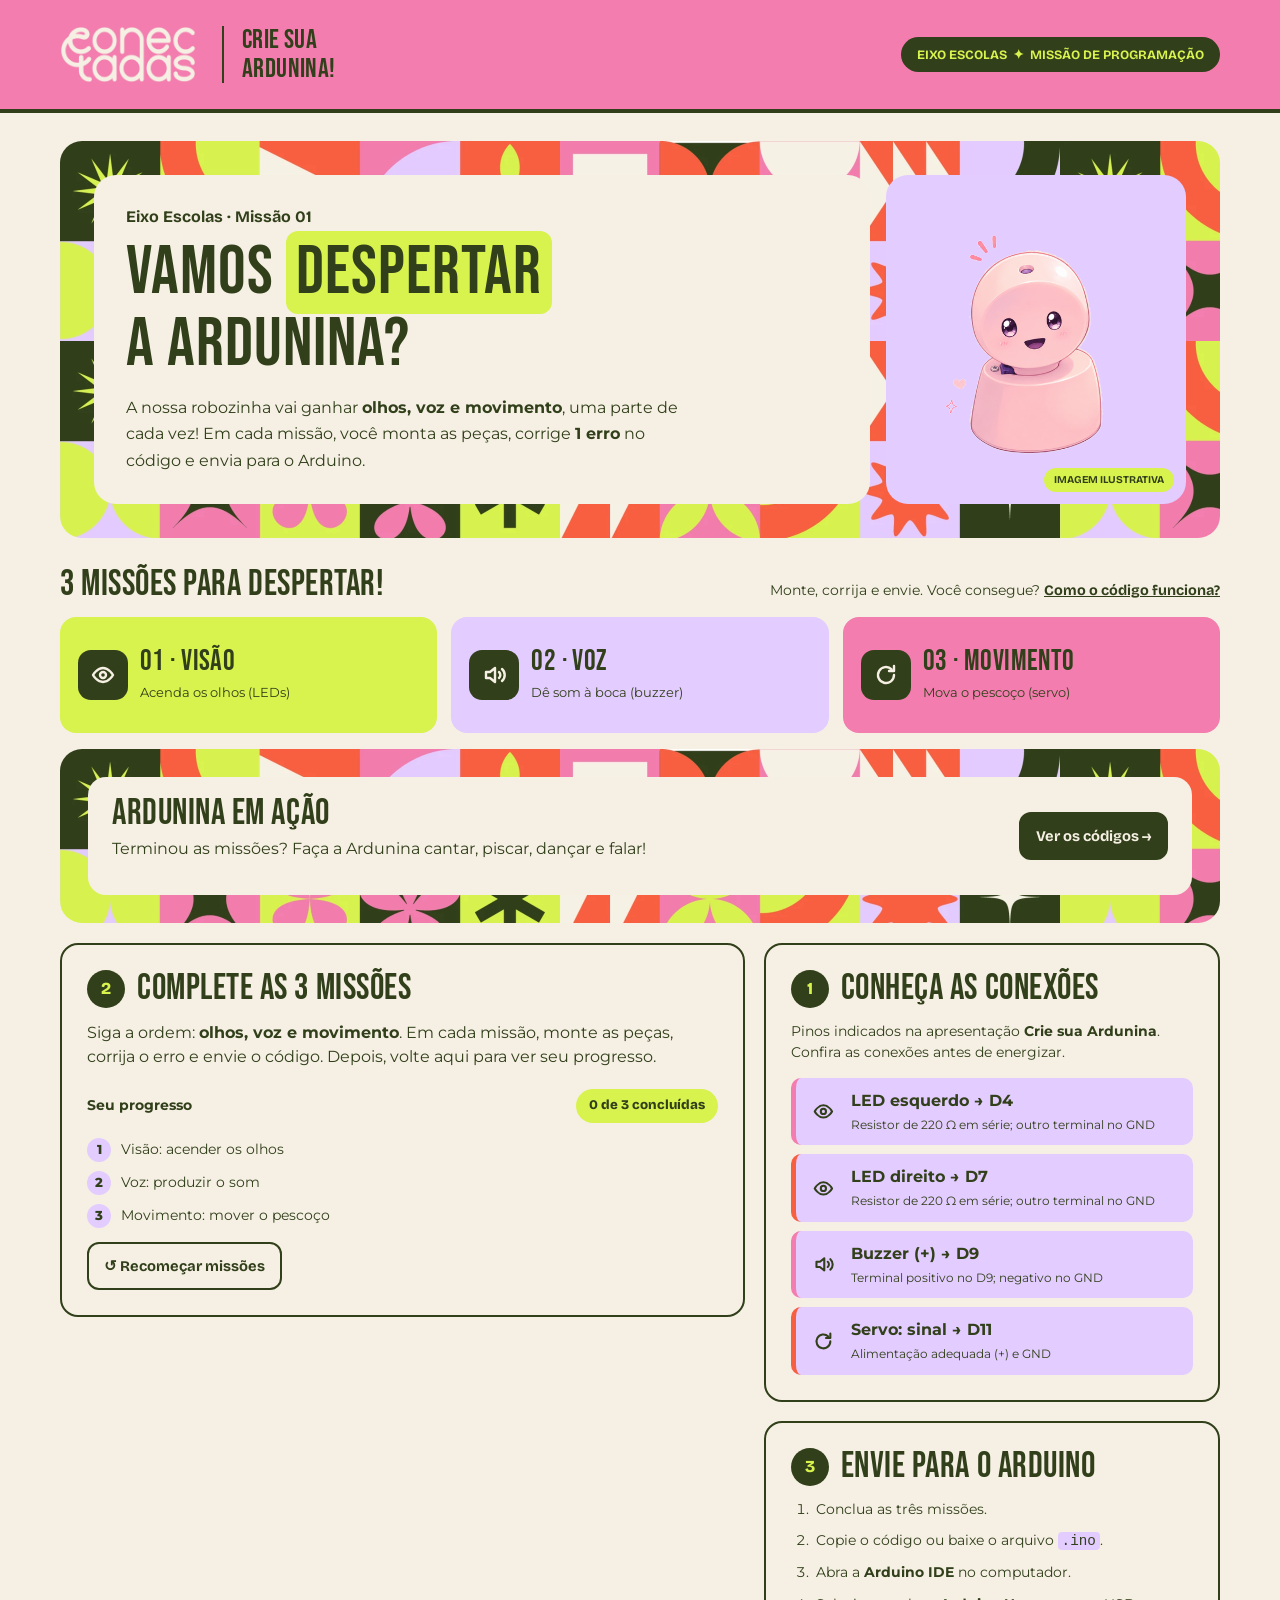
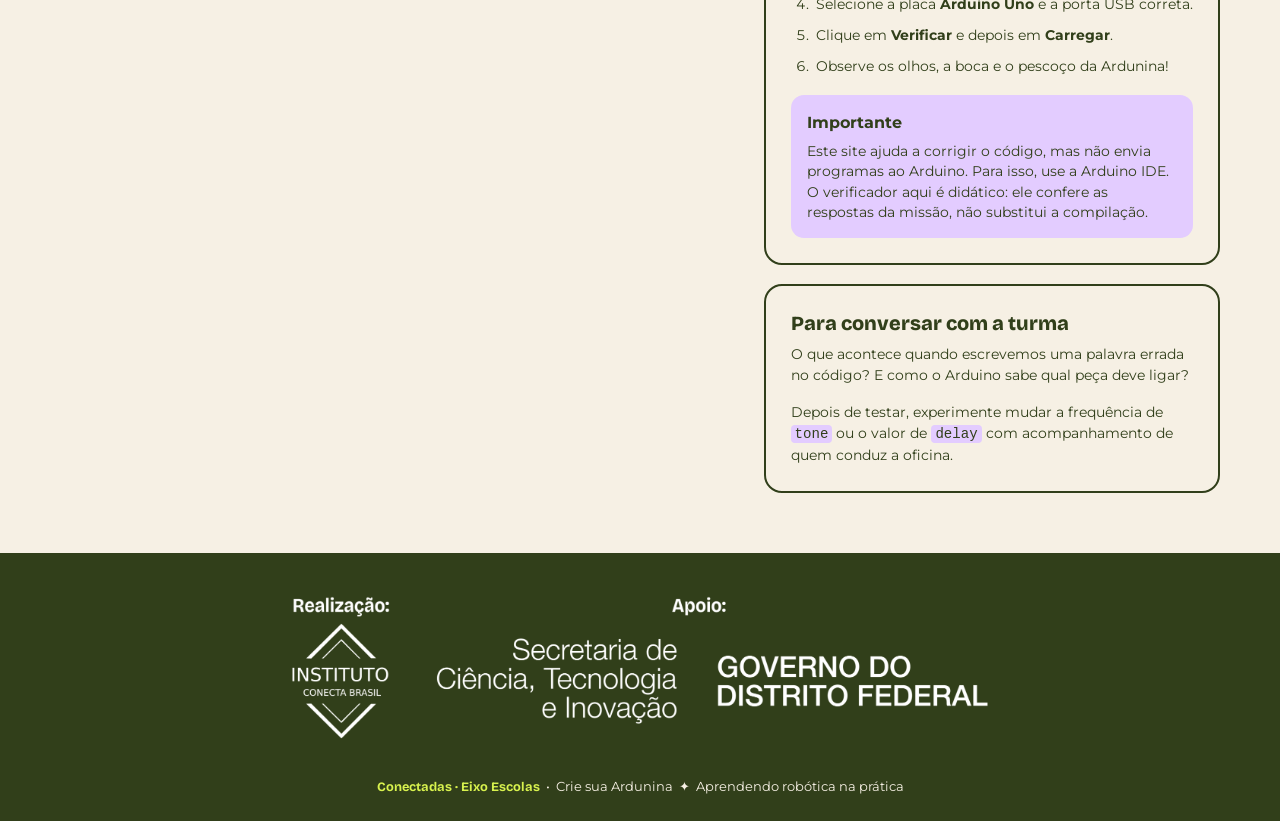
==== index.html @ c05fac27 "Adiciona o site Crie sua Ardunina Missões de Visão, Voz e Movimento com um erro em cada código, pági" ====
<!doctype html>
<html lang="pt-BR">
  <head>
    <meta charset="utf-8" />
    <meta name="viewport" content="width=device-width, initial-scale=1" />
    <meta name="theme-color" content="#f27dae" />
    <meta
      name="description"
      content="Uma missão de programação para despertar a Ardunina com Arduino Uno."
    />
    <title>Crie sua Ardunina! | Missão de Programação · Conectadas</title>
    <link rel="preconnect" href="https://fonts.googleapis.com" />
    <link rel="preconnect" href="https://fonts.gstatic.com" crossorigin />
    <link
      rel="stylesheet"
      href="https://fonts.googleapis.com/css2?family=Bebas+Neue&family=Bricolage+Grotesque:wght@400..800&family=Montserrat:ital,wght@0,400..800;1,400..800&display=swap"
    />
    <link rel="stylesheet" href="css/style.css" />
  </head>
  <body>
    <header>
      <div class="shell topbar">
        <div class="brand">
          <img
            src="img/logo-creme.webp"
            alt="Conectadas"
          /><span class="brand-label">CRIE SUA<br />ARDUNINA!</span>
        </div>
        <div class="edition">
          EIXO ESCOLAS &nbsp;✦&nbsp; MISSÃO DE PROGRAMAÇÃO
        </div>
      </div>
    </header>
    <main class="shell">
      <section class="hero" aria-label="Apresentação da missão">
        <div class="hero-copy">
          <div class="hero-eyebrow">Eixo Escolas · Missão 01</div>
          <h1>VAMOS <span>DESPERTAR</span> A ARDUNINA?</h1>
          <p>
            A nossa robozinha vai ganhar <strong>olhos, voz e movimento</strong>,
            uma parte de cada vez! Em cada missão, você monta as peças, corrige
            <strong>1 erro</strong> no código e envia para o Arduino.
          </p>
        </div>
        <div class="robot-panel">
          <div
            class="robot"
            id="robot"
            role="img"
            aria-label="Ilustração da Ardunina rosa, com olhos, boca e servo motor"
          >
            <img
              class="robot-picture"
              src="img/ardunina.png"
              alt=""
            />
          </div>
          <span class="demo-label">IMAGEM ILUSTRATIVA</span>
        </div>
      </section>
      <div class="path-intro">
        <h2>3 MISSÕES PARA DESPERTAR!</h2>
        <p>
          Monte, corrija e envie. Você consegue?
          <a class="back-link" href="como-funciona.html"
            >Como o código funciona?</a
          >
        </p>
      </div>
      <section class="mission-path" aria-label="Etapas da missão">
        <a class="path-card" href="visao.html">
          <span class="path-icon" aria-hidden="true"><svg class="icone" viewBox="0 0 24 24" aria-hidden="true"><path d="M2 12s4-7 10-7 10 7 10 7-4 7-10 7-10-7-10-7z" /><circle cx="12" cy="12" r="3" /></svg></span>
          <div>
            <div class="path-title">01 · Visão</div>
            <div class="path-text">Acenda os olhos (LEDs)</div>
          </div>
        </a>
        <a class="path-card" href="voz.html">
          <span class="path-icon" aria-hidden="true"><svg class="icone" viewBox="0 0 24 24" aria-hidden="true"><path d="M4 9v6h4l5 4V5L8 9H4z" /><path d="M17 9a4 4 0 0 1 0 6" /><path d="M20 6a8 8 0 0 1 0 12" /></svg></span>
          <div>
            <div class="path-title">02 · Voz</div>
            <div class="path-text">Dê som à boca (buzzer)</div>
          </div>
        </a>
        <a class="path-card" href="movimento.html">
          <span class="path-icon" aria-hidden="true"><svg class="icone" viewBox="0 0 24 24" aria-hidden="true"><path d="M20 12a8 8 0 1 1-2.4-5.7" /><path d="M20 3v5h-5" /></svg></span>
          <div>
            <div class="path-title">03 · Movimento</div>
            <div class="path-text">Mova o pescoço (servo)</div>
          </div>
        </a>
      </section>
      <div class="banner-padrao">
        <div class="caixa-texto chamada">
          <div>
            <h2>Ardunina em ação</h2>
            <p>Terminou as missões? Faça a Ardunina cantar, piscar, dançar e falar!</p>
          </div>
          <a class="btn primary" href="extras.html">Ver os códigos →</a>
        </div>
      </div>
      <div class="grid">
        <section class="card" aria-label="Progresso das missões">
          <div class="step">
            <span class="number">2</span>
            <h2>Complete as 3 missões</h2>
          </div>
          <p class="muted">
            Siga a ordem: <strong>olhos, voz e movimento</strong>. Em cada
            missão, monte as peças, corrija o erro e envie o código. Depois, volte
            aqui para ver seu progresso.
          </p>
          <div class="editor-toolbar">
            <strong style="font-size: 0.9rem">Seu progresso</strong
            ><span class="pill" id="score" aria-live="polite"
              >0 de 3 concluídas</span
            >
          </div>
          <div class="checklist" aria-label="Progresso das missões">
            <div class="check" id="check1">
              <span class="check-icon">1</span> Visão: acender os olhos
            </div>
            <div class="check" id="check2">
              <span class="check-icon">2</span> Voz: produzir o som
            </div>
            <div class="check" id="check3">
              <span class="check-icon">3</span> Movimento: mover o pescoço
            </div>
          </div>
          <div id="finish" class="finish" aria-live="polite">
            <h3>Missões concluídas! A Ardunina despertou!</h3>
            <p>
              Agora baixe o código completo, que junta olhos, voz e movimento,
              para testar na robô de verdade.
            </p>
            <div class="actions">
              <button type="button" id="copy" class="btn primary">
                Copiar código completo
              </button>
              <button type="button" id="download" class="btn secondary">
                ↓ Baixar código .ino
              </button>
            </div>
            <p id="copyStatus" role="status" style="margin: 11px 0 0"></p>
          </div>
          <div class="actions">
            <button type="button" class="btn ghost" id="reset">
              ↺ Recomeçar missões
            </button>
          </div>
        </section>
        <aside class="stack">
          <section class="card">
            <div class="step">
              <span class="number">1</span>
              <h2>Conheça as conexões</h2>
            </div>
            <p class="muted small">
              Pinos indicados na apresentação
              <strong>Crie sua Ardunina</strong>. Confira as conexões antes de
              energizar.
            </p>
            <div class="wire-list">
              <div class="wire">
                <span class="wire-emoji"><svg class="icone" viewBox="0 0 24 24" aria-hidden="true"><path d="M2 12s4-7 10-7 10 7 10 7-4 7-10 7-10-7-10-7z" /><circle cx="12" cy="12" r="3" /></svg></span>
                <div>
                  <strong>LED esquerdo → D4</strong
                  ><small
                    >Resistor de 220 Ω em série; outro terminal no GND</small
                  >
                </div>
              </div>
              <div class="wire">
                <span class="wire-emoji"><svg class="icone" viewBox="0 0 24 24" aria-hidden="true"><path d="M2 12s4-7 10-7 10 7 10 7-4 7-10 7-10-7-10-7z" /><circle cx="12" cy="12" r="3" /></svg></span>
                <div>
                  <strong>LED direito → D7</strong
                  ><small
                    >Resistor de 220 Ω em série; outro terminal no GND</small
                  >
                </div>
              </div>
              <div class="wire">
                <span class="wire-emoji"><svg class="icone" viewBox="0 0 24 24" aria-hidden="true"><path d="M4 9v6h4l5 4V5L8 9H4z" /><path d="M17 9a4 4 0 0 1 0 6" /><path d="M20 6a8 8 0 0 1 0 12" /></svg></span>
                <div>
                  <strong>Buzzer (+) → D9</strong
                  ><small>Terminal positivo no D9; negativo no GND</small>
                </div>
              </div>
              <div class="wire">
                <span class="wire-emoji"><svg class="icone" viewBox="0 0 24 24" aria-hidden="true"><path d="M20 12a8 8 0 1 1-2.4-5.7" /><path d="M20 3v5h-5" /></svg></span>
                <div>
                  <strong>Servo: sinal → D11</strong
                  ><small>Alimentação adequada (+) e GND</small>
                </div>
              </div>
            </div>
          </section>
          <section class="card">
            <div class="step">
              <span class="number">3</span>
              <h2>Envie para o Arduino</h2>
            </div>
            <ol class="howto">
              <li>Conclua as três missões.</li>
              <li>Copie o código ou baixe o arquivo <code>.ino</code>.</li>
              <li>Abra a <strong>Arduino IDE</strong> no computador.</li>
              <li>
                Selecione a placa <strong>Arduino Uno</strong> e a porta USB
                correta.
              </li>
              <li>
                Clique em <strong>Verificar</strong> e depois em
                <strong>Carregar</strong>.
              </li>
              <li>Observe os olhos, a boca e o pescoço da Ardunina!</li>
            </ol>
            <div class="side-callout" style="margin-top: 17px">
              <strong>Importante</strong>
              <p>
                Este site ajuda a corrigir o código, mas não envia programas ao
                Arduino. Para isso, use a Arduino IDE. O verificador aqui é
                didático: ele confere as respostas da missão, não substitui a
                compilação.
              </p>
            </div>
          </section>
          <section class="card">
            <h3>Para conversar com a turma</h3>
            <p class="muted small">
              O que acontece quando escrevemos uma palavra errada no código? E
              como o Arduino sabe qual peça deve ligar?
            </p>
            <p class="muted small" style="margin: 0">
              Depois de testar, experimente mudar a frequência de
              <code>tone</code> ou o valor de <code>delay</code> com
              acompanhamento de quem conduz a oficina.
            </p>
          </section>
        </aside>
      </div>
    </main>
    <footer>
      <img
        class="regua"
        src="img/regua-logos-branca.webp"
        alt="Realização: Instituto Conecta Brasil. Apoio: Secretaria de Ciência, Tecnologia e Inovação e Governo do Distrito Federal."
      />
      <span class="foot-accent">Conectadas · Eixo Escolas</span> &nbsp;•&nbsp;
      Crie sua Ardunina &nbsp;✦&nbsp; Aprendendo robótica na prática
    </footer>
    <script src="js/missoes.js"></script>
    <script src="js/app.js"></script>
  </body>
</html>
---- css/style.css ----
/* Identidade visual Conectadas: somente as 6 cores do manual, sem variações de
   tom ou opacidade. Títulos em Bebas Neue, subtítulos e destaques em Bricolage
   Grotesque, textos em Montserrat. O código segue em fonte monoespaçada. */
:root {
  --lavender: #e3ccff;
  --lime: #d8f24e;
  --pink: #f27dae;
  --coral: #f75f41;
  --cream: #f6f0e4;
  --olive: #313f1a;
  --font-titulo: "Bebas Neue", Impact, "Arial Narrow", sans-serif;
  --font-destaque: "Bricolage Grotesque", "Trebuchet MS", Arial, sans-serif;
  --font-texto: Montserrat, "Trebuchet MS", Arial, sans-serif;
}
* {
  box-sizing: border-box;
}
html {
  scroll-behavior: smooth;
}
body {
  margin: 0;
  background: var(--cream);
  color: var(--olive);
  font-family: var(--font-texto);
  line-height: 1.5;
}
a {
  color: var(--olive);
}
button,
textarea {
  font: inherit;
}
button {
  cursor: pointer;
}
button:focus-visible,
textarea:focus-visible,
a:focus-visible,
pre:focus-visible {
  outline: 3px solid var(--coral);
  outline-offset: 3px;
}
.shell {
  width: min(1160px, calc(100% - 34px));
  margin-inline: auto;
}
h1,
h2,
.path-title,
.brand-label {
  font-family: var(--font-titulo);
  font-weight: 400;
  letter-spacing: 0.015em;
  text-transform: uppercase;
}
h3 {
  font-family: var(--font-destaque);
  font-size: 1.25rem;
  font-weight: 800;
  line-height: 1.2;
  margin: 0 0 9px;
}
h2 {
  font-size: 2.25rem;
  line-height: 1.05;
  margin: 0;
}
.icone {
  width: 1em;
  height: 1em;
  display: block;
  fill: none;
  stroke: currentColor;
  stroke-width: 2.4;
  stroke-linecap: round;
  stroke-linejoin: round;
}

/* Cabeçalho: logo com no mínimo 120 px e área de segurança igual à altura do "s" */
header {
  background: var(--pink);
  border-bottom: 4px solid var(--olive);
}
.topbar {
  display: flex;
  align-items: center;
  justify-content: space-between;
  gap: 26px;
  padding-block: 26px;
}
.brand {
  display: flex;
  align-items: center;
  gap: 26px;
}
.brand img {
  width: 136px;
  height: auto;
  display: block;
}
.brand-label {
  font-size: 1.7rem;
  line-height: 1.05;
  border-left: 2px solid var(--olive);
  padding-left: 18px;
}
.edition {
  background: var(--olive);
  color: var(--lime);
  border-radius: 99px;
  padding: 8px 16px;
  font-family: var(--font-destaque);
  font-size: 0.8rem;
  font-weight: 700;
  white-space: nowrap;
}
main {
  padding: 28px 0 60px;
}

/* O pattern só aparece como fundo de caixas de texto e ilustrações */
.hero,
.banner-padrao {
  background: var(--olive) url("../img/pattern.webp") 0 0 / 1000px 200px;
  border-radius: 22px;
}
.hero {
  display: grid;
  grid-template-columns: minmax(0, 1fr) 300px;
  gap: 16px;
  padding: 34px;
}
.hero-copy {
  background: var(--cream);
  border-radius: 22px;
  padding: 30px 32px;
  align-self: stretch;
}
.hero-eyebrow {
  font-family: var(--font-destaque);
  font-size: 1rem;
  font-weight: 700;
}
h1 {
  font-size: clamp(3rem, 5.4vw, 5rem);
  line-height: 1.04;
  margin: 8px 0 14px;
  text-wrap: balance;
}
h1 span {
  background: var(--lime);
  border-radius: 12px;
  padding: 0 0.14em;
}
.hero p {
  max-width: 560px;
  font-size: 1rem;
  line-height: 1.65;
  margin: 0;
}
.robot-panel {
  background: var(--lavender);
  border-radius: 22px;
  position: relative;
  display: grid;
  place-items: center;
  padding: 12px;
  overflow: hidden;
}
.robot {
  width: min(100%, 270px);
}
.robot-picture {
  width: 100%;
  height: auto;
  display: block;
}
.robot.awake .robot-picture {
  animation: bounce 1.2s ease-in-out infinite;
}
.demo-label {
  position: absolute;
  bottom: 12px;
  right: 12px;
  background: var(--lime);
  color: var(--olive);
  border-radius: 99px;
  padding: 4px 10px;
  font-family: var(--font-destaque);
  font-size: 0.65rem;
  font-weight: 700;
}
@keyframes bounce {
  0%,
  100% {
    transform: rotate(-3deg) translateY(0);
  }
  50% {
    transform: rotate(3deg) translateY(-8px);
  }
}
.path-intro {
  display: flex;
  align-items: baseline;
  justify-content: space-between;
  flex-wrap: wrap;
  gap: 8px;
  margin: 28px 0 13px;
}
.path-intro p {
  margin: 0;
  font-size: 0.9rem;
}
.banner-padrao {
  padding: 28px;
  margin: 16px 0 20px;
}
.banner-padrao .caixa-texto {
  background: var(--cream);
  border-radius: 18px;
  padding: 18px 24px;
  flex: 1;
}
.banner-padrao p {
  margin-top: 4px;
}
.mission-path {
  display: grid;
  grid-template-columns: repeat(3, 1fr);
  gap: 14px;
}
.path-card {
  min-height: 116px;
  border-radius: 16px;
  padding: 15px 18px;
  display: flex;
  align-items: center;
  gap: 12px;
}
.path-card:nth-child(1) {
  background: var(--lime);
}
.path-card:nth-child(2) {
  background: var(--lavender);
}
.path-card:nth-child(3) {
  background: var(--pink);
}
a.path-card {
  color: inherit;
  text-decoration: none;
  transition: transform 0.15s;
}
a.path-card:hover {
  transform: translateY(-2px);
}
.path-icon {
  background: var(--olive);
  color: var(--cream);
  width: 50px;
  height: 50px;
  display: grid;
  place-items: center;
  flex: none;
  border-radius: 13px;
  font-size: 1.5rem;
}
.path-title {
  font-size: 1.8rem;
  line-height: 1.05;
}
.path-title.codigo {
  font-family: Consolas, "Courier New", monospace;
  font-size: 1.4rem;
  font-weight: 700;
  letter-spacing: 0;
  text-transform: none;
}
.path-text {
  font-size: 0.82rem;
  margin-top: 5px;
}
.grid {
  display: grid;
  grid-template-columns: minmax(0, 1.5fr) minmax(292px, 1fr);
  gap: 19px;
  margin-top: 20px;
  align-items: start;
}
.stack {
  display: grid;
  gap: 19px;
}
.card {
  background: var(--cream);
  border: 2px solid var(--olive);
  border-radius: 18px;
  padding: 25px;
}
.step {
  display: flex;
  align-items: center;
  gap: 12px;
  margin-bottom: 13px;
}
.number {
  width: 38px;
  height: 38px;
  flex: none;
  display: grid;
  place-items: center;
  border-radius: 50%;
  background: var(--olive);
  color: var(--lime);
  font-family: var(--font-destaque);
  font-size: 1.05rem;
  font-weight: 800;
}
.muted {
  margin: 0 0 15px;
}
.small {
  font-size: 0.88rem;
}
.editor-toolbar {
  display: flex;
  justify-content: space-between;
  align-items: center;
  gap: 10px;
  flex-wrap: wrap;
  margin: 20px 0 10px;
}
.pill {
  background: var(--lime);
  color: var(--olive);
  font-family: var(--font-destaque);
  font-size: 0.83rem;
  font-weight: 800;
  border-radius: 99px;
  padding: 7px 13px;
}
.code {
  display: block;
  width: 100%;
  resize: vertical;
  border-radius: 13px;
  border: 2px solid var(--olive);
  background: var(--olive);
  color: var(--cream);
  padding: 20px;
  margin: 0;
  font-family: Consolas, "Courier New", monospace;
  font-size: 13px;
  line-height: 1.67;
  tab-size: 2;
  white-space: pre;
  overflow: auto;
}
.actions {
  display: flex;
  gap: 9px;
  flex-wrap: wrap;
  margin-top: 14px;
}
.btn {
  padding: 11px 15px;
  border-radius: 12px;
  border: 2px solid var(--olive);
  font-family: var(--font-destaque);
  font-size: 0.92rem;
  font-weight: 700;
  transition:
    transform 0.15s,
    background-color 0.15s;
}
.btn:hover {
  transform: translateY(-2px);
}
.primary {
  background: var(--olive);
  color: var(--cream);
}
.primary:hover {
  background: var(--pink);
  color: var(--olive);
}
.secondary {
  background: var(--lime);
  color: var(--olive);
}
.secondary:hover {
  background: var(--pink);
}
.ghost {
  background: var(--cream);
  color: var(--olive);
}
.ghost:hover {
  background: var(--lavender);
}
.wire-list {
  display: grid;
  gap: 9px;
}
.wire {
  display: flex;
  align-items: center;
  gap: 11px;
  background: var(--lavender);
  border-left: 5px solid var(--pink);
  border-radius: 10px;
  padding: 11px 12px;
}
.wire:nth-child(even) {
  border-left-color: var(--coral);
}
.wire-emoji {
  width: 32px;
  flex: none;
  display: grid;
  place-items: center;
  font-family: var(--font-destaque);
  font-size: 1.3rem;
  font-weight: 800;
}
.wire small {
  display: block;
  font-size: 0.77rem;
  margin-top: 3px;
}
.info {
  margin-top: 15px;
  background: var(--lime);
  border-radius: 12px;
  padding: 13px;
  font-size: 0.83rem;
}
#feedback {
  margin-top: 15px;
  background: var(--lavender);
  border: 3px solid var(--lavender);
  border-radius: 12px;
  padding: 14px;
  font-size: 0.89rem;
}
#feedback.success {
  background: var(--lime);
  border-color: var(--lime);
}
#feedback.warning {
  background: var(--cream);
  border-color: var(--coral);
}
.checklist {
  display: grid;
  gap: 9px;
  margin-top: 15px;
}
.check {
  display: flex;
  gap: 10px;
  align-items: center;
  font-size: 0.88rem;
}
.check.good {
  font-weight: 700;
}
.check-icon {
  width: 24px;
  height: 24px;
  display: grid;
  place-items: center;
  background: var(--lavender);
  font-weight: 800;
  font-size: 0.8rem;
  border-radius: 99px;
  flex: none;
}
.good .check-icon {
  background: var(--lime);
}
.hint {
  margin-top: 15px;
  background: var(--cream);
  border: 2px dashed var(--coral);
  border-radius: 12px;
  padding: 14px;
  font-size: 0.89rem;
}
.finish {
  display: none;
  margin-top: 18px;
  padding: 17px;
  border: 4px solid var(--lime);
  background: var(--cream);
  border-radius: 13px;
}
.finish.active {
  display: block;
}
.finish p {
  margin: 0 0 10px;
  font-size: 0.89rem;
}
.howto {
  padding-left: 22px;
  margin: 9px 0 0;
  font-size: 0.89rem;
}
.howto li {
  margin: 10px 0;
  padding-left: 3px;
}
.side-callout {
  background: var(--lavender);
  border-radius: 13px;
  padding: 16px;
}
.side-callout p {
  font-size: 0.85rem;
  margin: 6px 0 0;
}
code {
  background: var(--lavender);
  padding: 1px 4px;
  border-radius: 4px;
  font-family: Consolas, "Courier New", monospace;
}
.wire code,
.linha code,
.info code,
.side-callout code {
  background: var(--cream);
}
footer {
  background: var(--olive);
  color: var(--cream);
  text-align: center;
  padding: 24px 15px;
  font-size: 0.8rem;
}
.foot-accent {
  color: var(--lime);
  font-family: var(--font-destaque);
  font-weight: 700;
}
.back-link {
  font-family: var(--font-destaque);
  font-weight: 700;
}
.linhas {
  display: grid;
  gap: 9px;
}
.linha {
  display: grid;
  grid-template-columns: minmax(0, 1fr) minmax(0, 1.3fr);
  gap: 14px;
  align-items: center;
  background: var(--lavender);
  border-radius: 10px;
  padding: 11px 12px;
}
.linha > code {
  overflow-wrap: anywhere;
}
.linha p {
  margin: 0;
  font-size: 0.89rem;
}
@media (max-width: 990px) {
  .hero {
    grid-template-columns: minmax(0, 1fr) 240px;
    padding: 24px;
  }
  .hero-copy {
    padding: 24px;
  }
  .grid {
    grid-template-columns: minmax(0, 1.25fr) minmax(260px, 1fr);
  }
}
@media (max-width: 780px) {
  .hero {
    grid-template-columns: 1fr;
  }
  .robot {
    width: 210px;
  }
  .grid {
    grid-template-columns: 1fr;
  }
  .mission-path {
    gap: 9px;
  }
  .path-card {
    padding: 11px;
    gap: 8px;
    min-height: 98px;
  }
  .path-icon {
    width: 39px;
    height: 39px;
    font-size: 1.15rem;
  }
  .path-title {
    font-size: 1.4rem;
  }
  .path-text {
    font-size: 0.75rem;
  }
  .linha {
    grid-template-columns: 1fr;
    gap: 6px;
  }
}
@media (max-width: 540px) {
  .shell {
    width: min(100% - 24px, 1160px);
  }
  .topbar {
    padding-block: 23px;
  }
  .brand {
    gap: 23px;
  }
  .brand img {
    width: 120px;
  }
  .brand-label {
    font-size: 1.4rem;
    padding-left: 12px;
  }
  .edition {
    display: none;
  }
  main {
    padding-top: 13px;
  }
  .hero,
  .banner-padrao {
    padding: 16px;
    border-radius: 16px;
  }
  .hero-copy {
    padding: 18px;
    border-radius: 14px;
  }
  .hero p {
    font-size: 0.88rem;
    line-height: 1.6;
  }
  .robot-panel {
    border-radius: 14px;
  }
  .robot {
    width: 180px;
  }
  .demo-label {
    font-size: 0.55rem;
    bottom: 8px;
    right: 9px;
  }
  .path-intro {
    margin-top: 18px;
  }
  .banner-padrao .caixa-texto {
    padding: 14px 16px;
  }
  .mission-path {
    grid-template-columns: 1fr;
    gap: 7px;
  }
  .path-card {
    min-height: 66px;
    padding: 10px 14px;
  }
  .grid {
    margin-top: 15px;
    gap: 15px;
  }
  .card {
    padding: 16px;
    border-radius: 14px;
  }
  h2 {
    font-size: 1.9rem;
  }
  .code {
    font-size: 12px;
    padding: 13px;
  }
  .btn {
    flex: 1 1 auto;
  }
}
@media (prefers-reduced-motion: reduce) {
  html {
    scroll-behavior: auto;
  }
  .robot.awake .robot-picture {
    animation: none;
  }
}

/* Régua de realização e apoio, dentro do rodapé */
.regua {
  display: block;
  width: min(100%, 760px);
  height: auto;
  margin: 0 auto 20px;
}

/* Página Ardunina em ação */
.extras {
  display: grid;
  grid-template-columns: repeat(2, minmax(0, 1fr));
  gap: 19px;
  align-items: start;
}
.pecas {
  font-family: var(--font-destaque);
  font-weight: 700;
  margin: 8px 0;
}
.extras .card .code {
  max-height: 420px;
}
.chamada {
  display: flex;
  align-items: center;
  justify-content: space-between;
  flex-wrap: wrap;
  gap: 14px;
}
a.btn {
  display: inline-block;
  text-decoration: none;
}
@media (max-width: 780px) {
  .extras {
    grid-template-columns: 1fr;
  }
}

/* Primeiro passo das missões: montar as peças */
.montagem .wire-list {
  grid-template-columns: repeat(auto-fit, minmax(260px, 1fr));
}
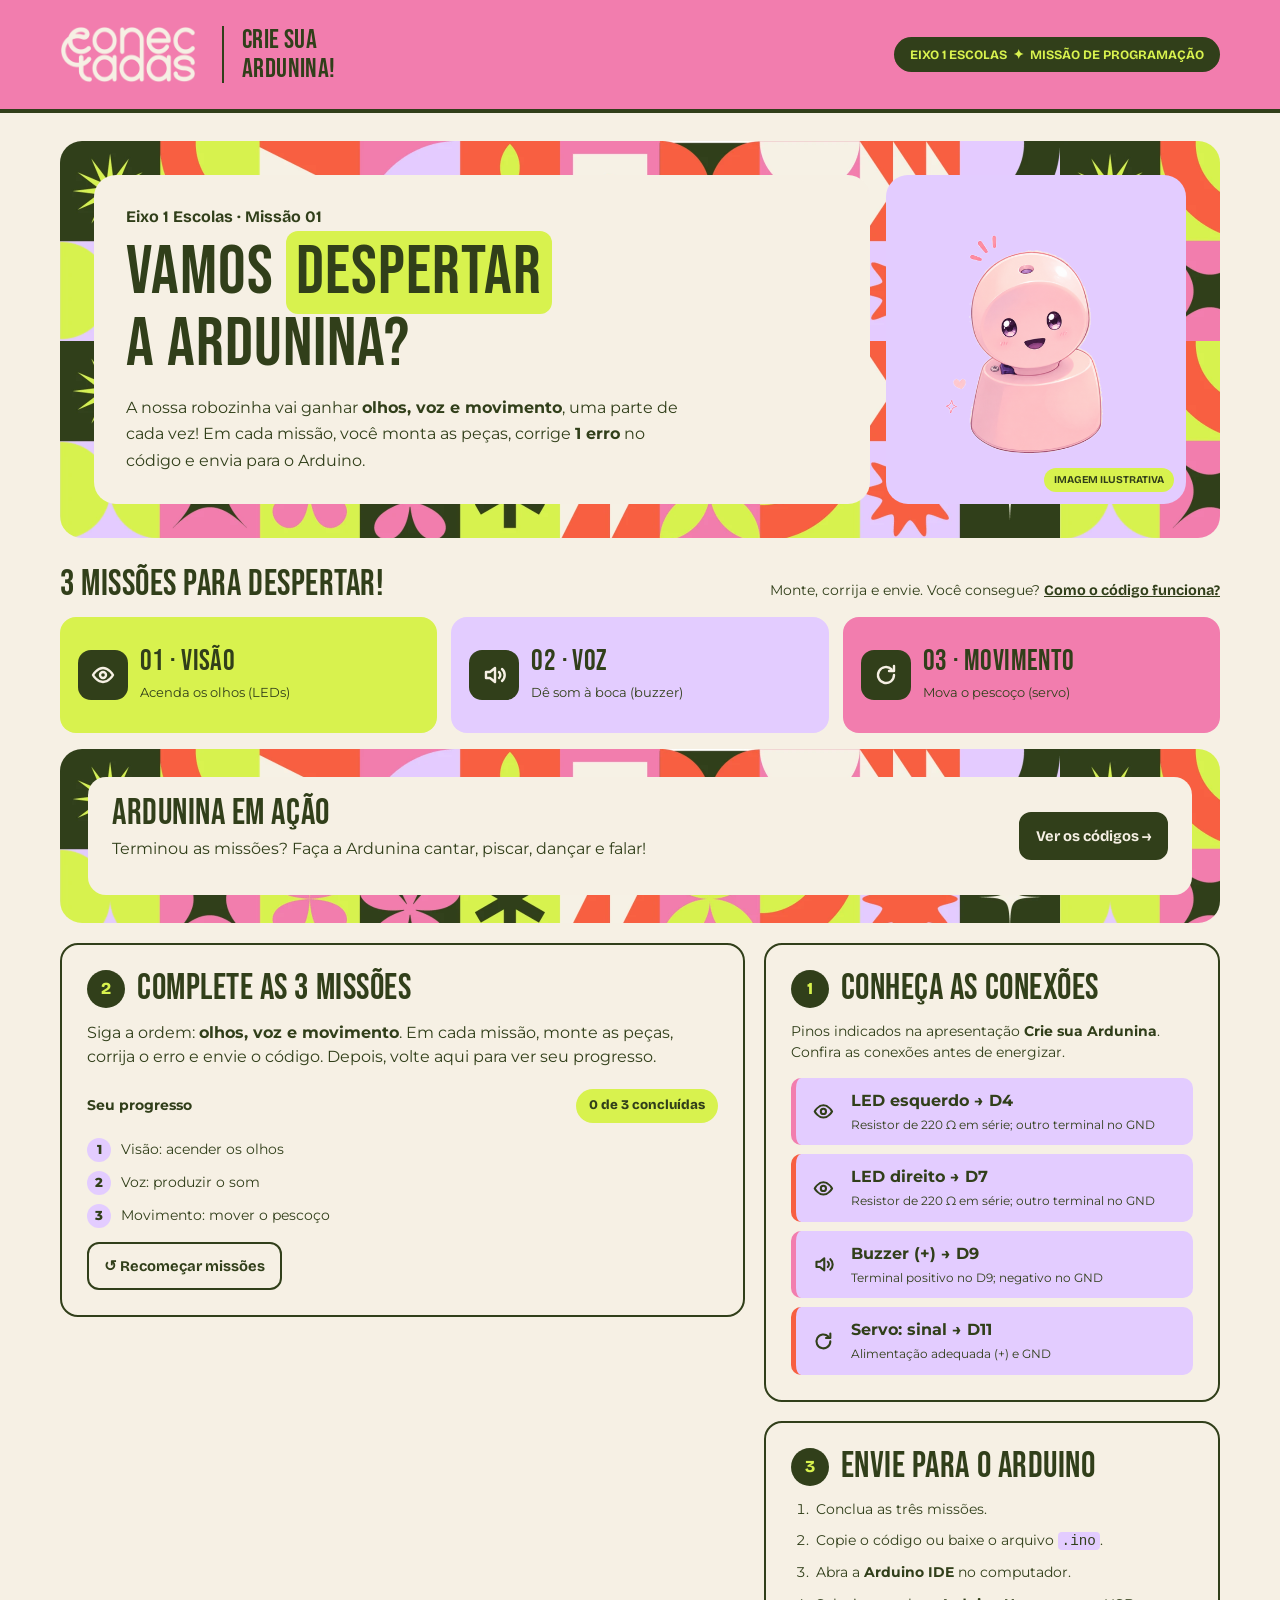
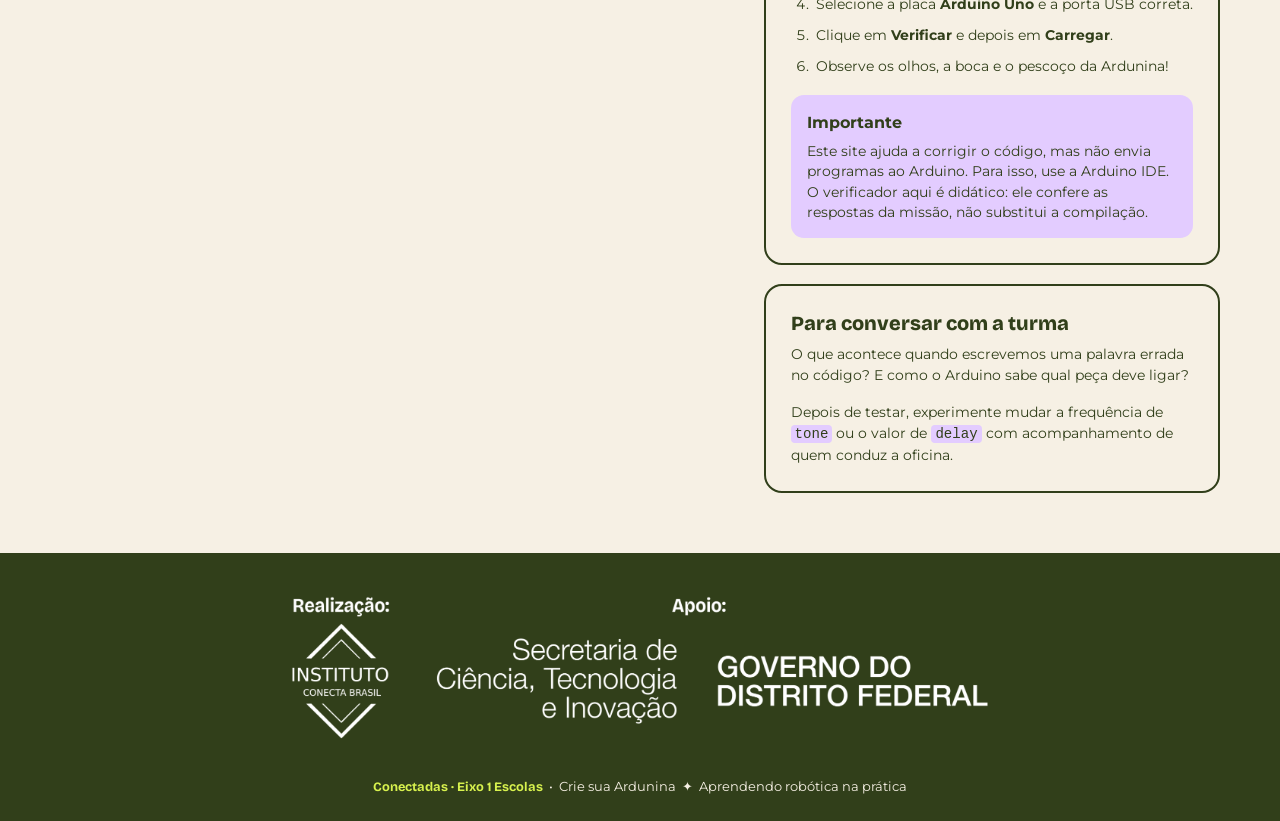
==== commit 2af99e3f: "Renomeia Eixo Escolas para Eixo 1 Escolas Co-Authored-By: Claude Opus 5.5 <noreply@anthropic.com>" ====
--- a/index.html
+++ b/index.html
@@ -27,14 +27,14 @@
           /><span class="brand-label">CRIE SUA<br />ARDUNINA!</span>
         </div>
         <div class="edition">
-          EIXO ESCOLAS &nbsp;✦&nbsp; MISSÃO DE PROGRAMAÇÃO
+          EIXO 1 ESCOLAS &nbsp;✦&nbsp; MISSÃO DE PROGRAMAÇÃO
         </div>
       </div>
     </header>
     <main class="shell">
       <section class="hero" aria-label="Apresentação da missão">
         <div class="hero-copy">
-          <div class="hero-eyebrow">Eixo Escolas · Missão 01</div>
+          <div class="hero-eyebrow">Eixo 1 Escolas · Missão 01</div>
           <h1>VAMOS <span>DESPERTAR</span> A ARDUNINA?</h1>
           <p>
             A nossa robozinha vai ganhar <strong>olhos, voz e movimento</strong>,
@@ -245,7 +245,7 @@
         src="img/regua-logos-branca.webp"
         alt="Realização: Instituto Conecta Brasil. Apoio: Secretaria de Ciência, Tecnologia e Inovação e Governo do Distrito Federal."
       />
-      <span class="foot-accent">Conectadas · Eixo Escolas</span> &nbsp;•&nbsp;
+      <span class="foot-accent">Conectadas · Eixo 1 Escolas</span> &nbsp;•&nbsp;
       Crie sua Ardunina &nbsp;✦&nbsp; Aprendendo robótica na prática
     </footer>
     <script src="js/missoes.js"></script>
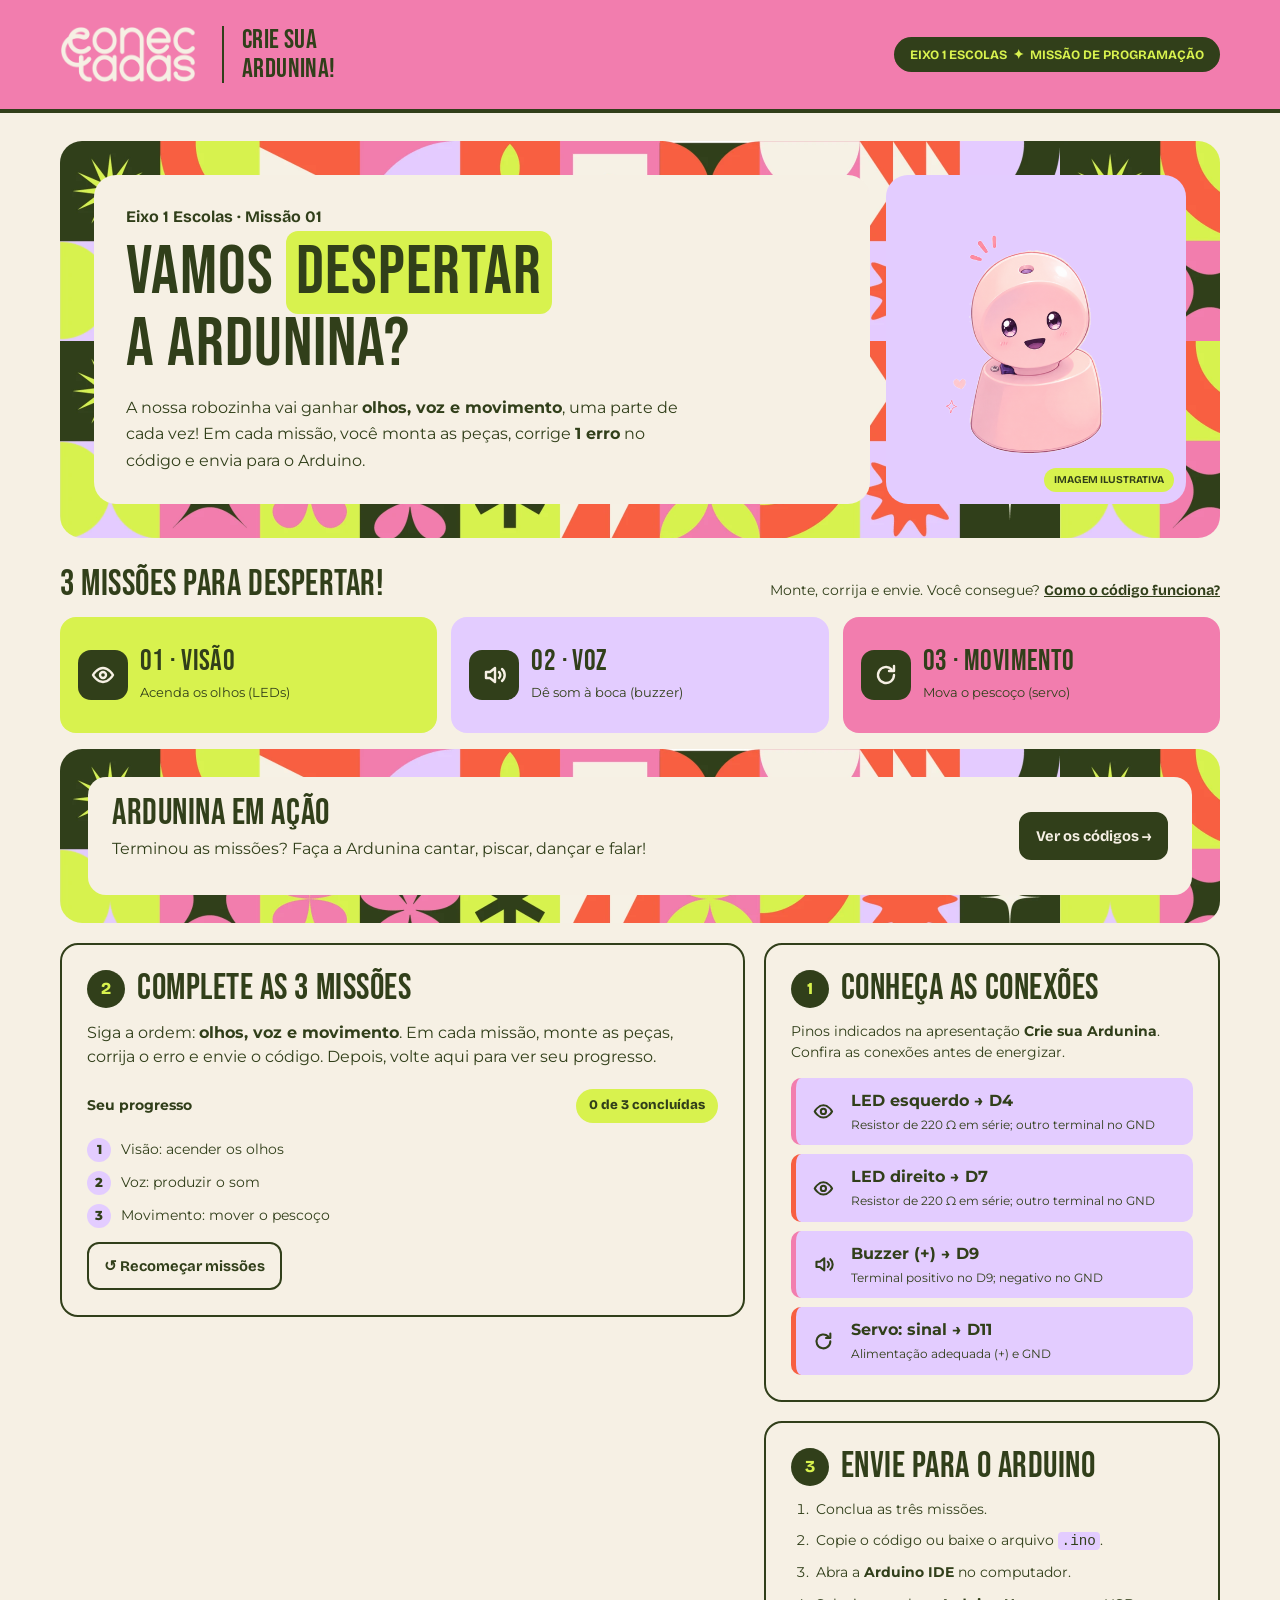
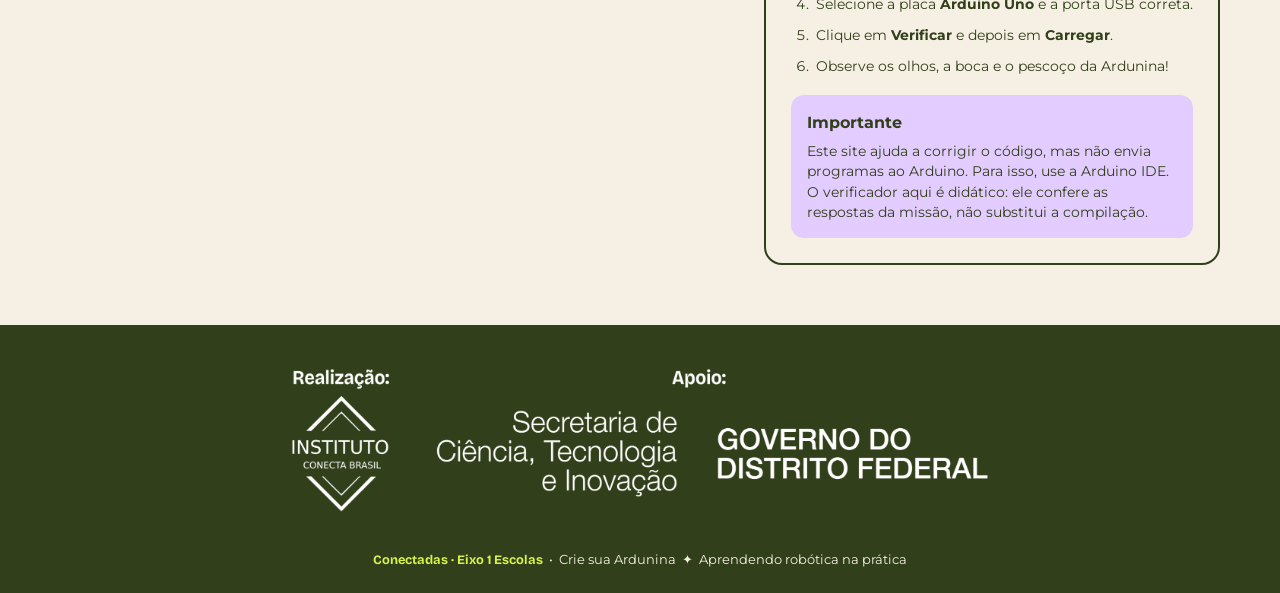
==== commit ec3fab7c: "Remove o bloco Para conversar com a turma Co-Authored-By: Claude Opus 5.5 <noreply@anthropic.com>" ====
--- a/index.html
+++ b/index.html
@@ -224,18 +224,6 @@
               </p>
             </div>
           </section>
-          <section class="card">
-            <h3>Para conversar com a turma</h3>
-            <p class="muted small">
-              O que acontece quando escrevemos uma palavra errada no código? E
-              como o Arduino sabe qual peça deve ligar?
-            </p>
-            <p class="muted small" style="margin: 0">
-              Depois de testar, experimente mudar a frequência de
-              <code>tone</code> ou o valor de <code>delay</code> com
-              acompanhamento de quem conduz a oficina.
-            </p>
-          </section>
         </aside>
       </div>
     </main>
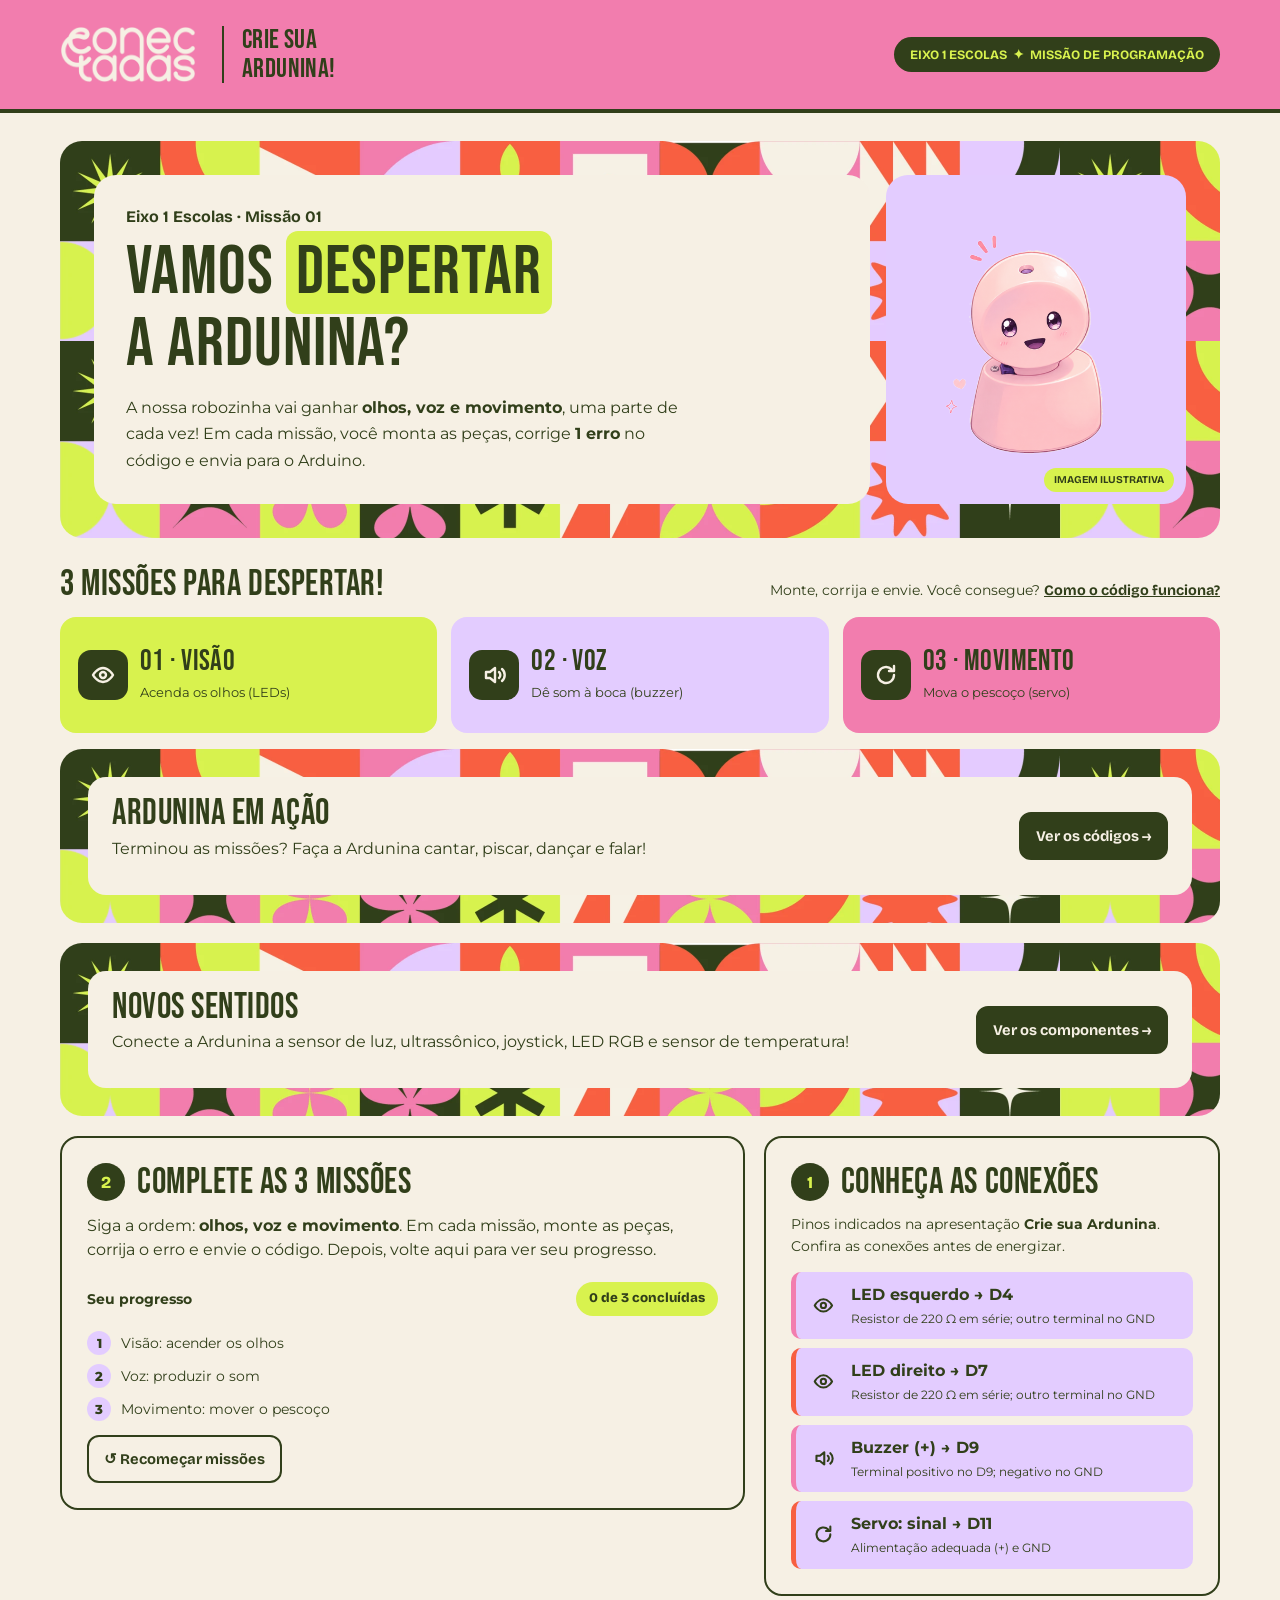
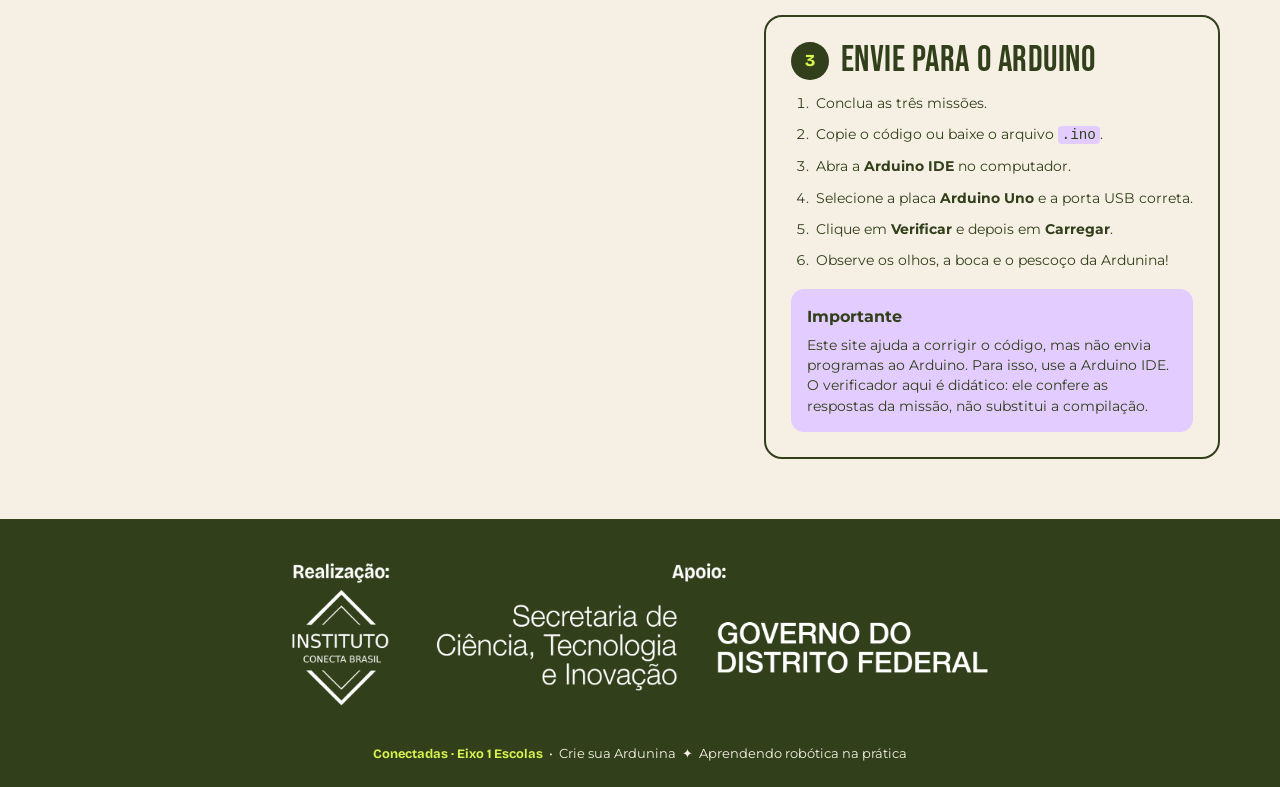
==== commit 84024360: "Adiciona a página Novos sentidos com 5 componentes Co-Authored-By: Claude Opus 5.5 <noreply@anthropi" ====
--- a/index.html
+++ b/index.html
@@ -9,6 +9,7 @@
       content="Uma missão de programação para despertar a Ardunina com Arduino Uno."
     />
     <title>Crie sua Ardunina! | Missão de Programação · Conectadas</title>
+    <link rel="icon" type="image/png" href="img/favicon.png" />
     <link rel="preconnect" href="https://fonts.googleapis.com" />
     <link rel="preconnect" href="https://fonts.gstatic.com" crossorigin />
     <link
@@ -97,6 +98,15 @@
             <p>Terminou as missões? Faça a Ardunina cantar, piscar, dançar e falar!</p>
           </div>
           <a class="btn primary" href="extras.html">Ver os códigos →</a>
+        </div>
+      </div>
+      <div class="banner-padrao">
+        <div class="caixa-texto chamada">
+          <div>
+            <h2>Novos sentidos</h2>
+            <p>Conecte a Ardunina a sensor de luz, ultrassônico, joystick, LED RGB e sensor de temperatura!</p>
+          </div>
+          <a class="btn primary" href="componentes.html">Ver os componentes →</a>
         </div>
       </div>
       <div class="grid">
--- a/css/style.css
+++ b/css/style.css
@@ -749,3 +749,66 @@
 .montagem .wire-list {
   grid-template-columns: repeat(auto-fit, minmax(260px, 1fr));
 }
+
+/* Resumo "Em 1 minuto" da página Como o código funciona */
+.resumo h2 {
+  margin-bottom: 10px;
+}
+.resumo h3 {
+  margin: 22px 0 10px;
+}
+.resposta {
+  margin-top: 14px;
+  background: var(--lime);
+  border-radius: 12px;
+  padding: 12px 16px;
+}
+.resposta summary {
+  cursor: pointer;
+  font-family: var(--font-destaque);
+  font-weight: 800;
+}
+.resposta p {
+  margin: 10px 0 0;
+}
+.resposta code {
+  background: var(--cream);
+}
+
+/* O show da Ardunina ocupa a largura toda, como encerramento da página */
+.card-show {
+  grid-column: 1 / -1;
+}
+
+/* Página Novos sentidos: componentes novos da Ardunina */
+.etiqueta-componente {
+  display: inline-block;
+  margin: 0;
+  background: var(--pink);
+  color: var(--olive);
+  border-radius: 999px;
+  padding: 3px 12px;
+  font-family: var(--font-destaque);
+  font-weight: 800;
+  font-size: 0.8rem;
+}
+.ligacoes-titulo {
+  font-family: var(--font-destaque);
+  font-size: 1rem;
+  margin: 14px 0 6px;
+}
+.ligacoes {
+  list-style: none;
+  margin: 0 0 14px;
+  padding: 12px 16px;
+  background: var(--lime);
+  border-radius: 12px;
+}
+.ligacoes li {
+  margin: 4px 0;
+}
+.aviso-componentes {
+  background: var(--lavender);
+  border-radius: 13px;
+  padding: 12px 16px;
+}
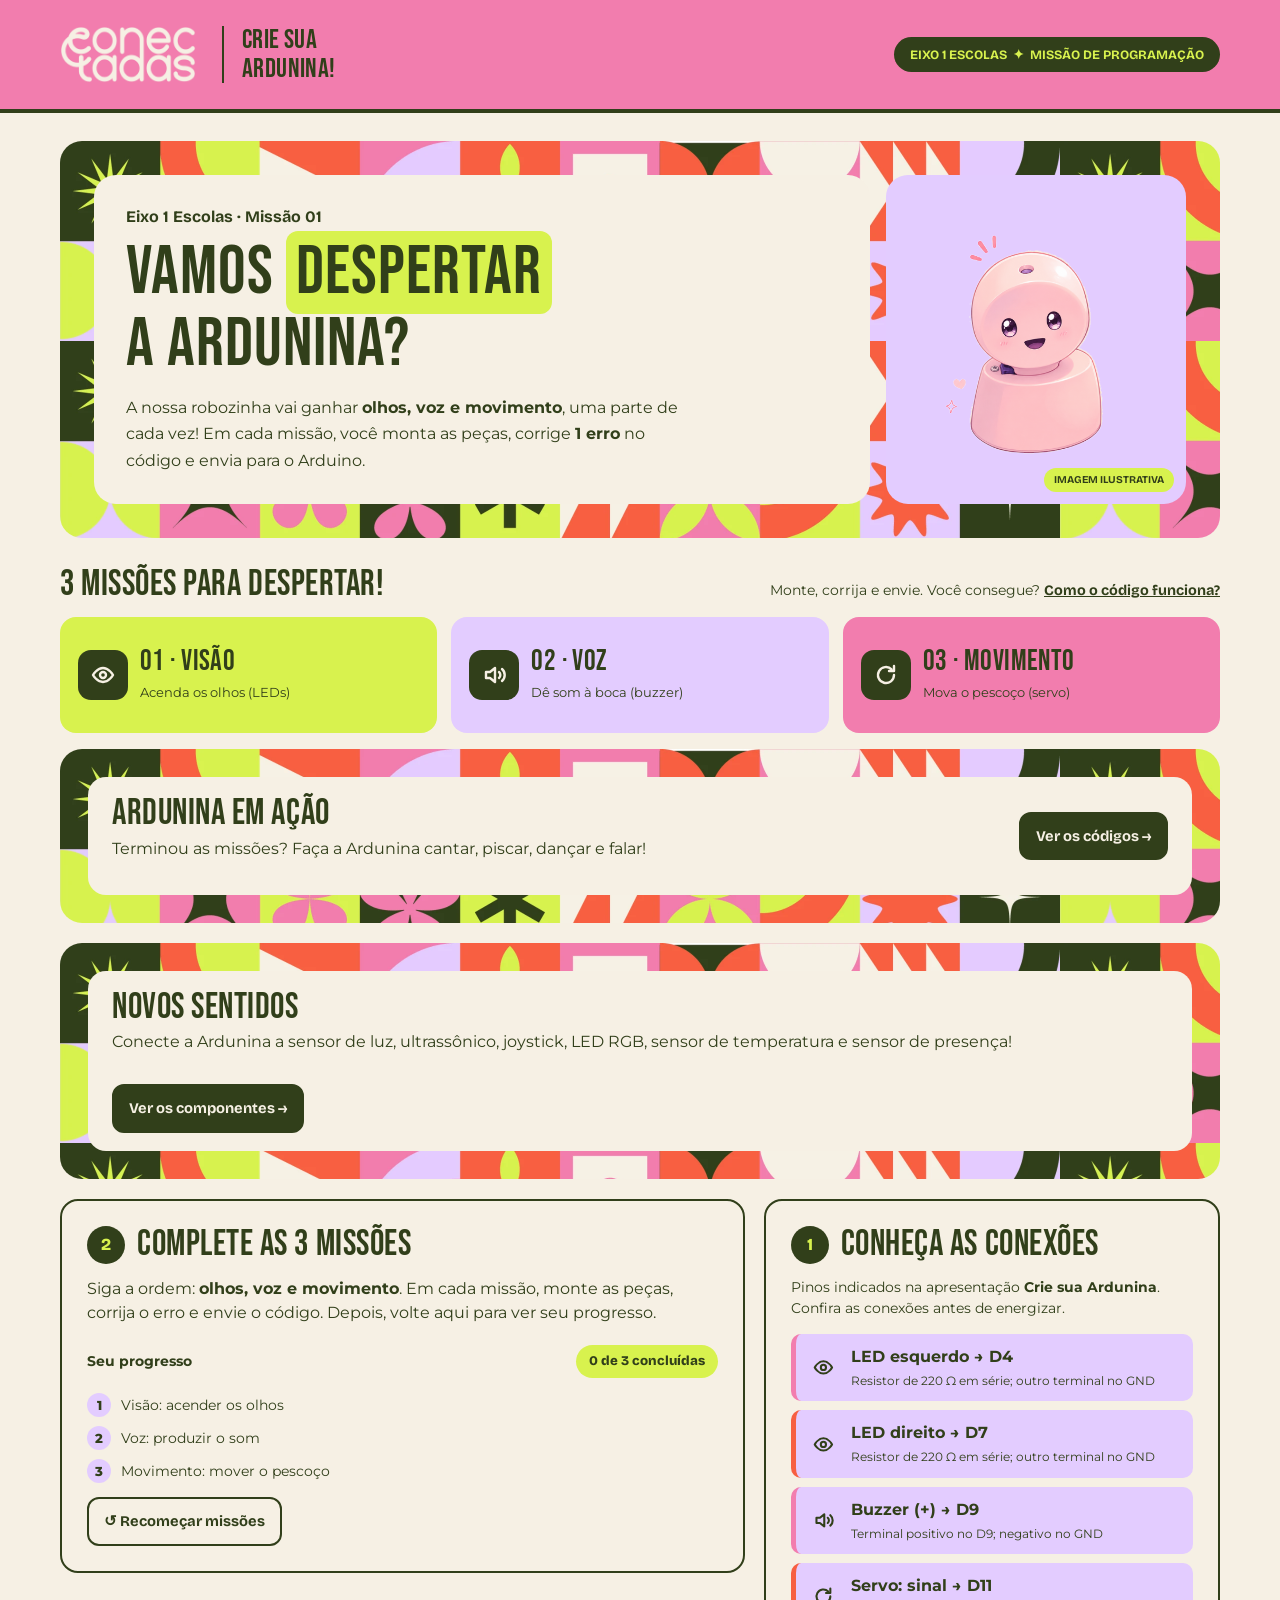
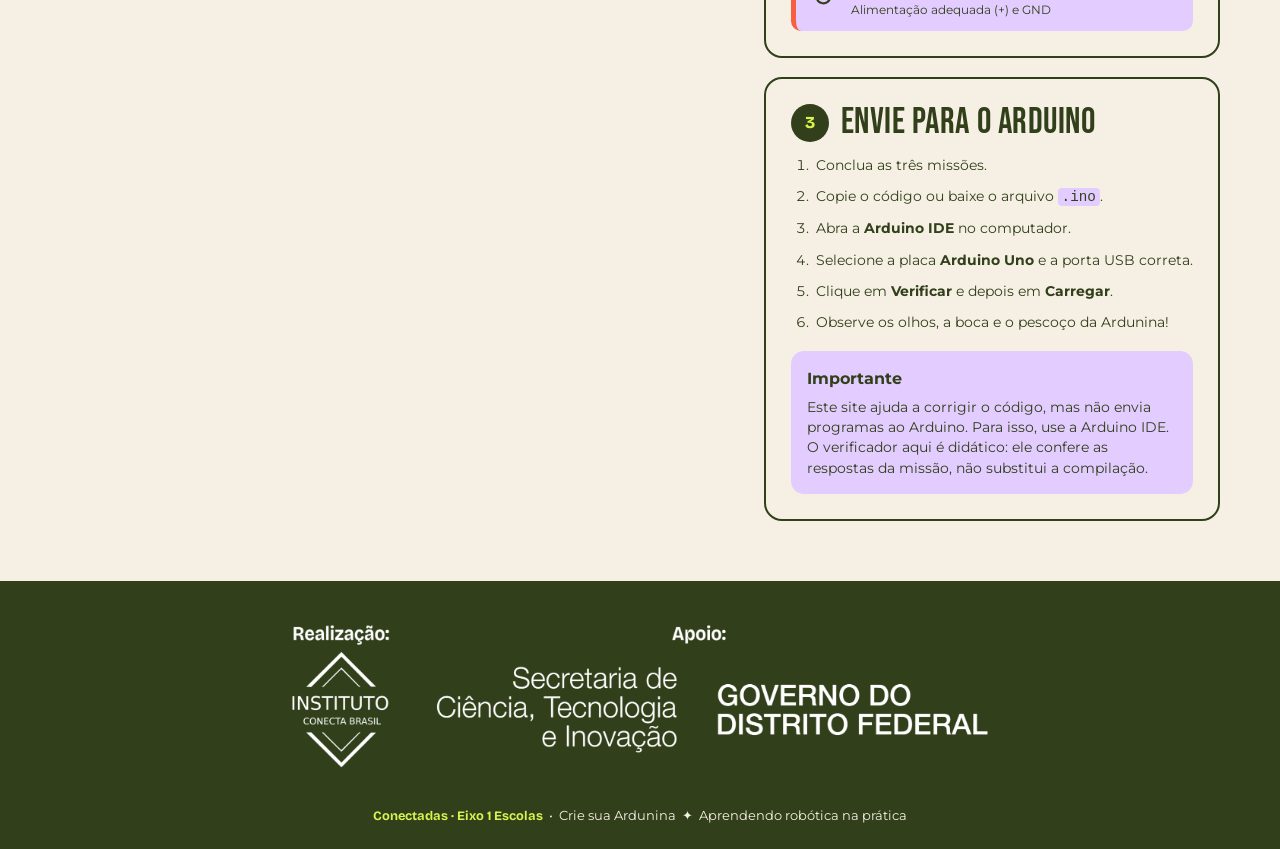
==== commit 22a5a6ec: "Liga os componentes novos aos olhos, voz e pescoço e adiciona o sensor de presença Co-Authored-By: C" ====
--- a/index.html
+++ b/index.html
@@ -104,7 +104,7 @@
         <div class="caixa-texto chamada">
           <div>
             <h2>Novos sentidos</h2>
-            <p>Conecte a Ardunina a sensor de luz, ultrassônico, joystick, LED RGB e sensor de temperatura!</p>
+            <p>Conecte a Ardunina a sensor de luz, ultrassônico, joystick, LED RGB, sensor de temperatura e sensor de presença!</p>
           </div>
           <a class="btn primary" href="componentes.html">Ver os componentes →</a>
         </div>
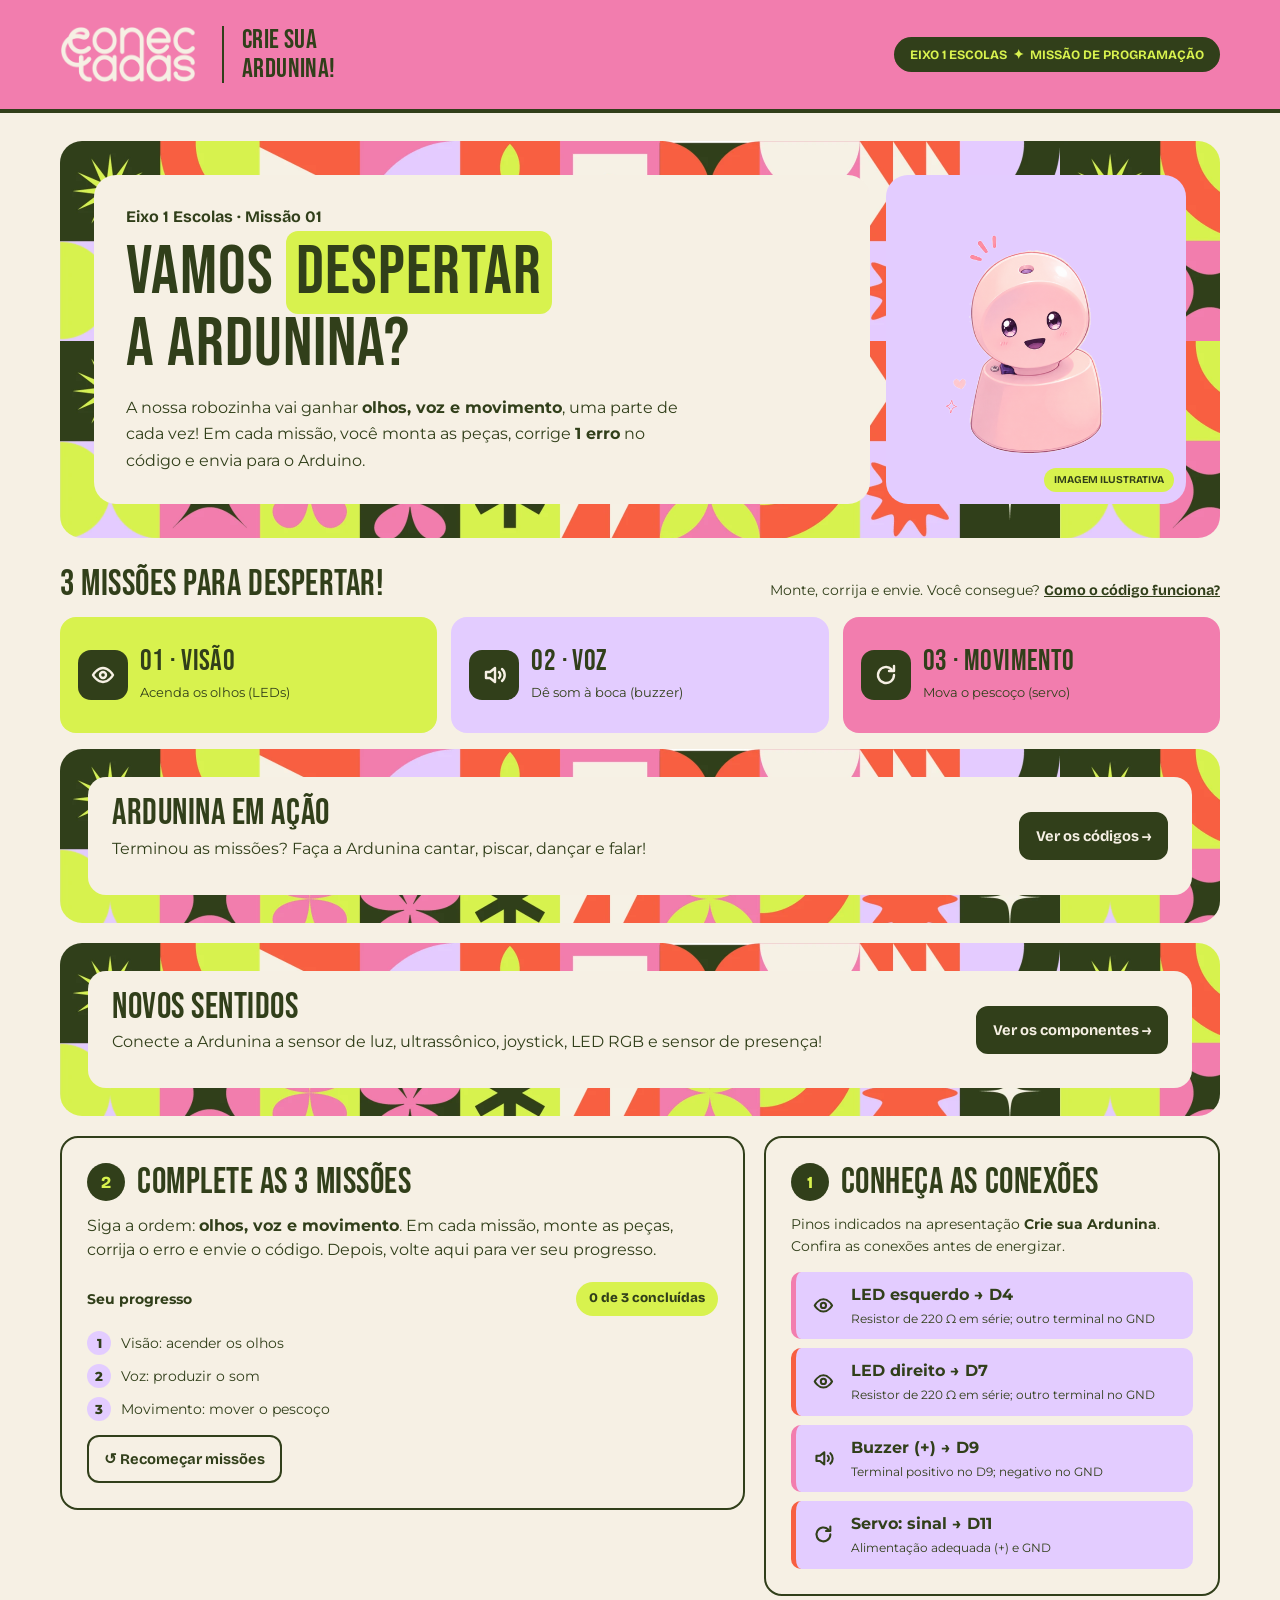
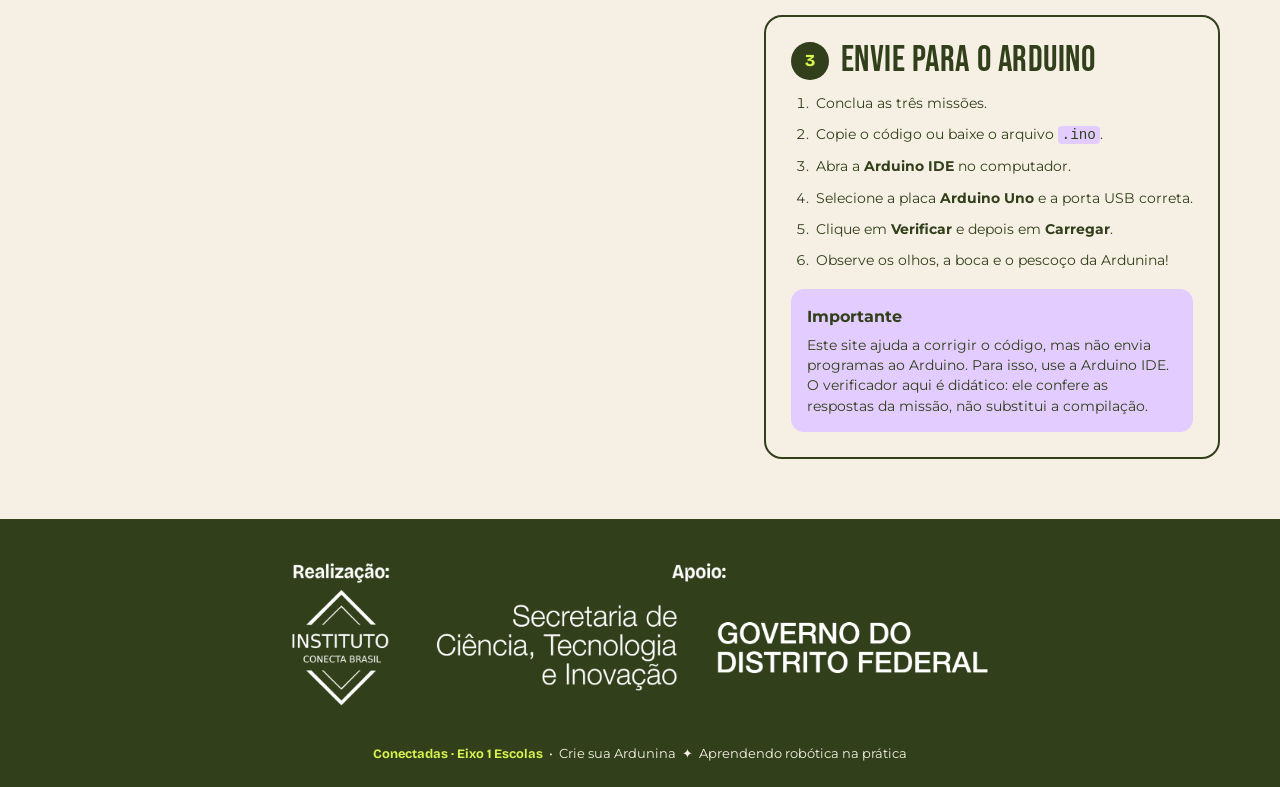
==== commit 428906cd: "Remove o sensor de temperatura Co-Authored-By: Claude Opus 5.5 <noreply@anthropic.com>" ====
--- a/index.html
+++ b/index.html
@@ -104,7 +104,7 @@
         <div class="caixa-texto chamada">
           <div>
             <h2>Novos sentidos</h2>
-            <p>Conecte a Ardunina a sensor de luz, ultrassônico, joystick, LED RGB, sensor de temperatura e sensor de presença!</p>
+            <p>Conecte a Ardunina a sensor de luz, ultrassônico, joystick, LED RGB e sensor de presença!</p>
           </div>
           <a class="btn primary" href="componentes.html">Ver os componentes →</a>
         </div>
--- a/css/style.css
+++ b/css/style.css
@@ -812,3 +812,22 @@
   border-radius: 13px;
   padding: 12px 16px;
 }
+.foto-componente {
+  margin: 14px 0;
+  background: var(--lavender);
+  border-radius: 13px;
+  padding: 14px;
+  text-align: center;
+}
+.foto-componente img {
+  display: block;
+  width: auto;
+  max-width: 100%;
+  height: auto;
+  max-height: 290px;
+  margin: 0 auto;
+}
+.foto-componente figcaption {
+  font-size: 0.8rem;
+  margin-top: 8px;
+}
